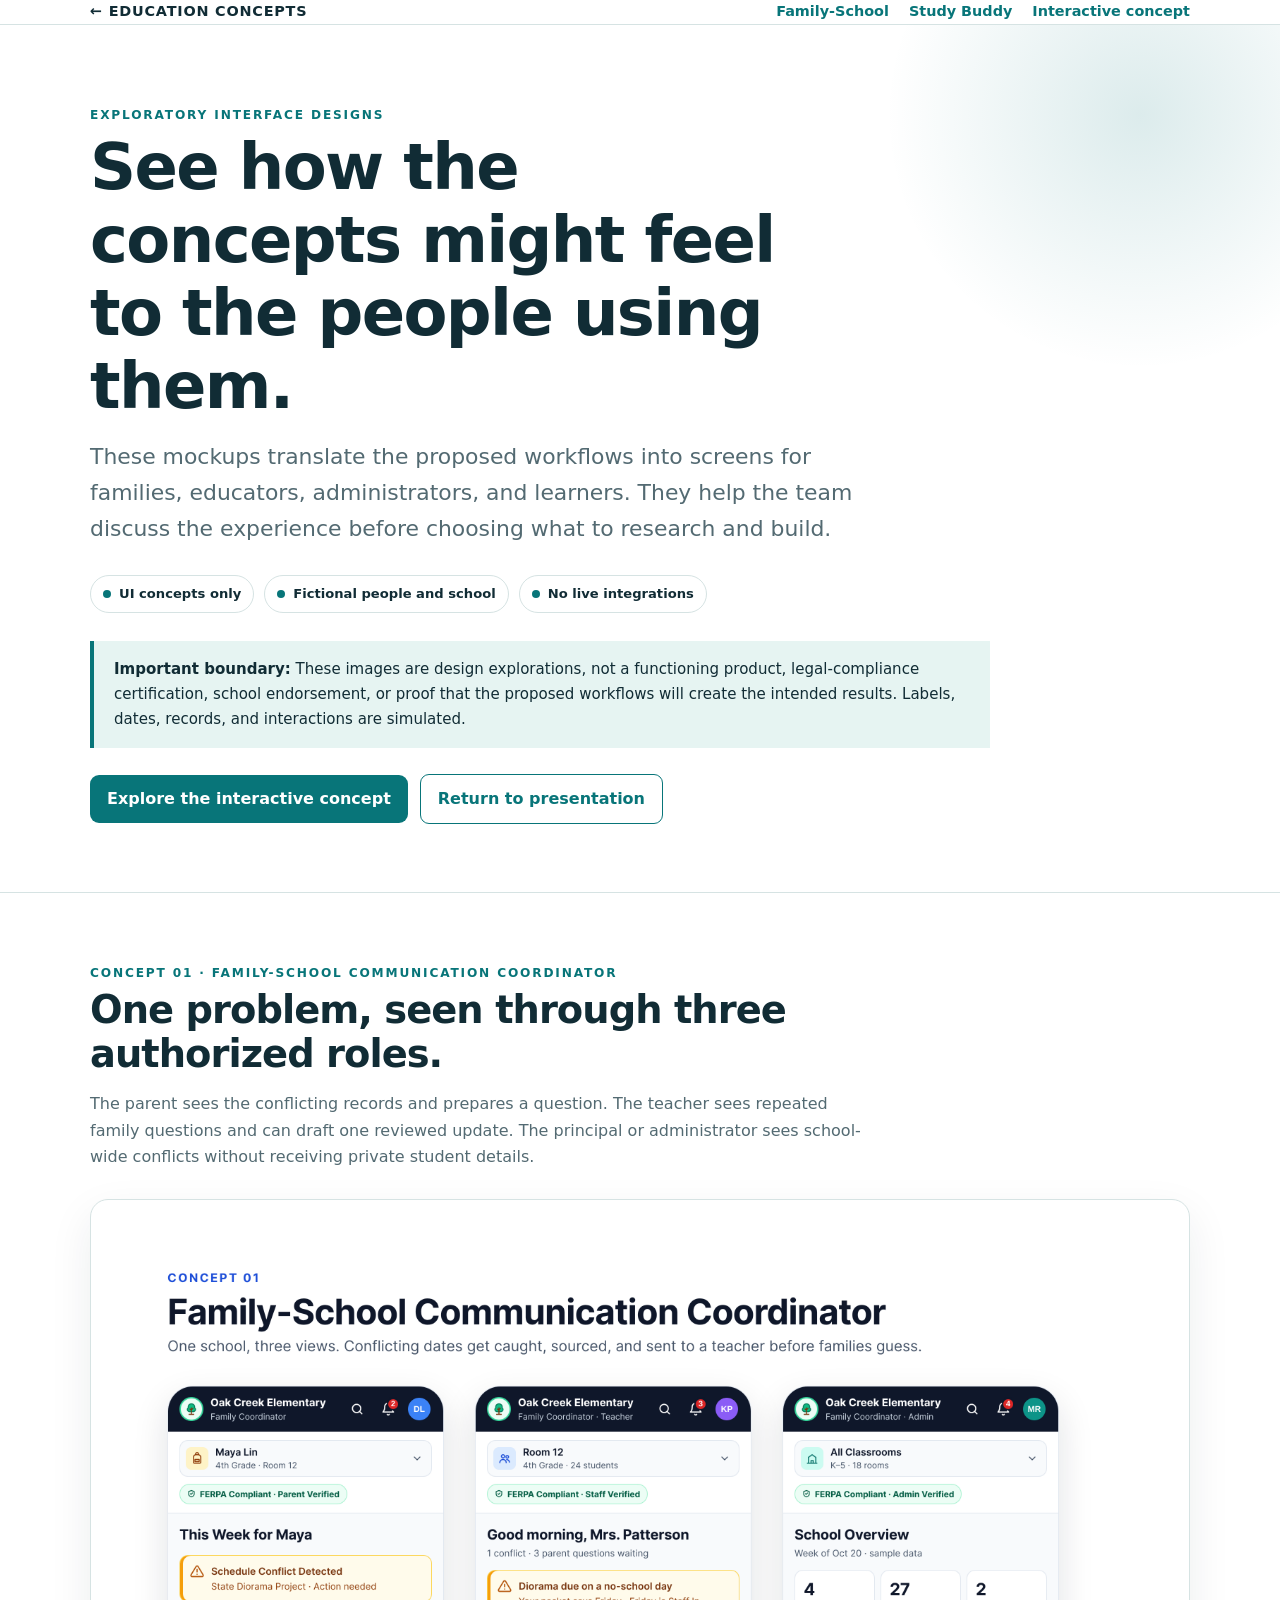
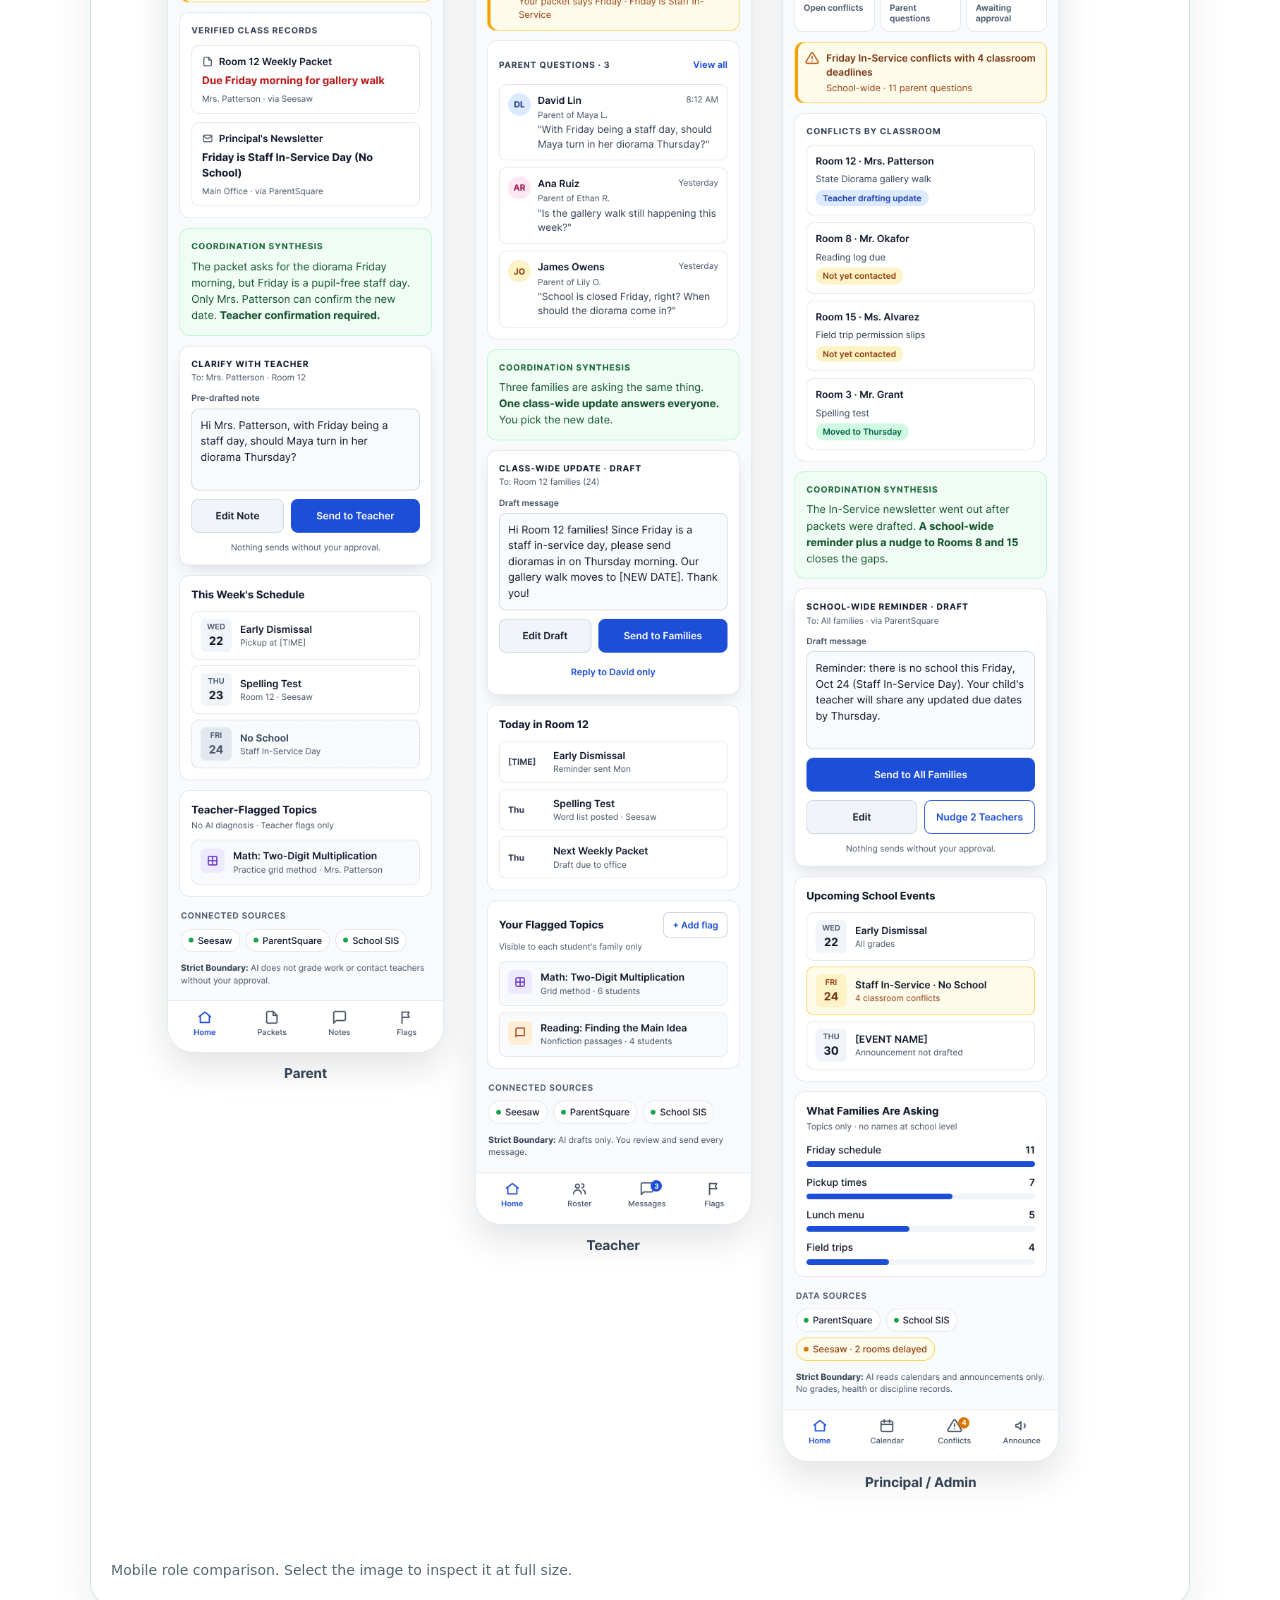
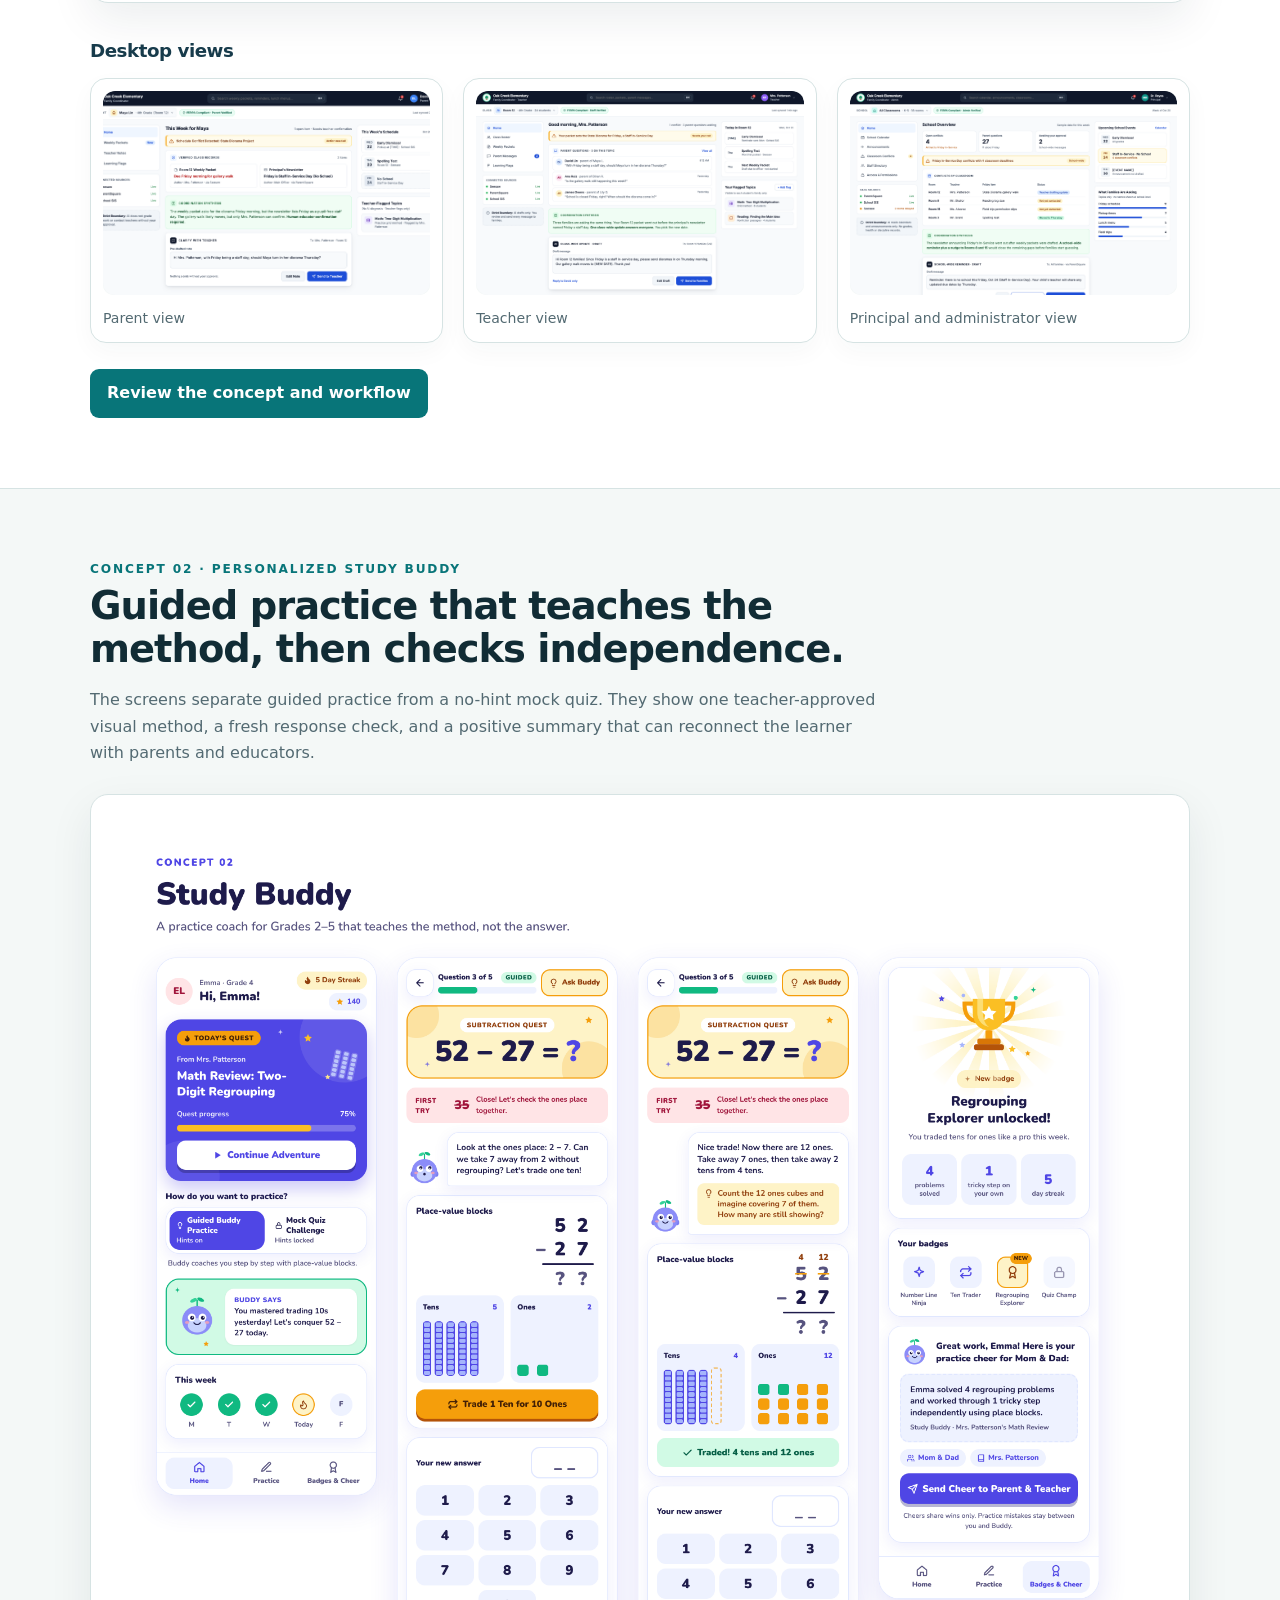
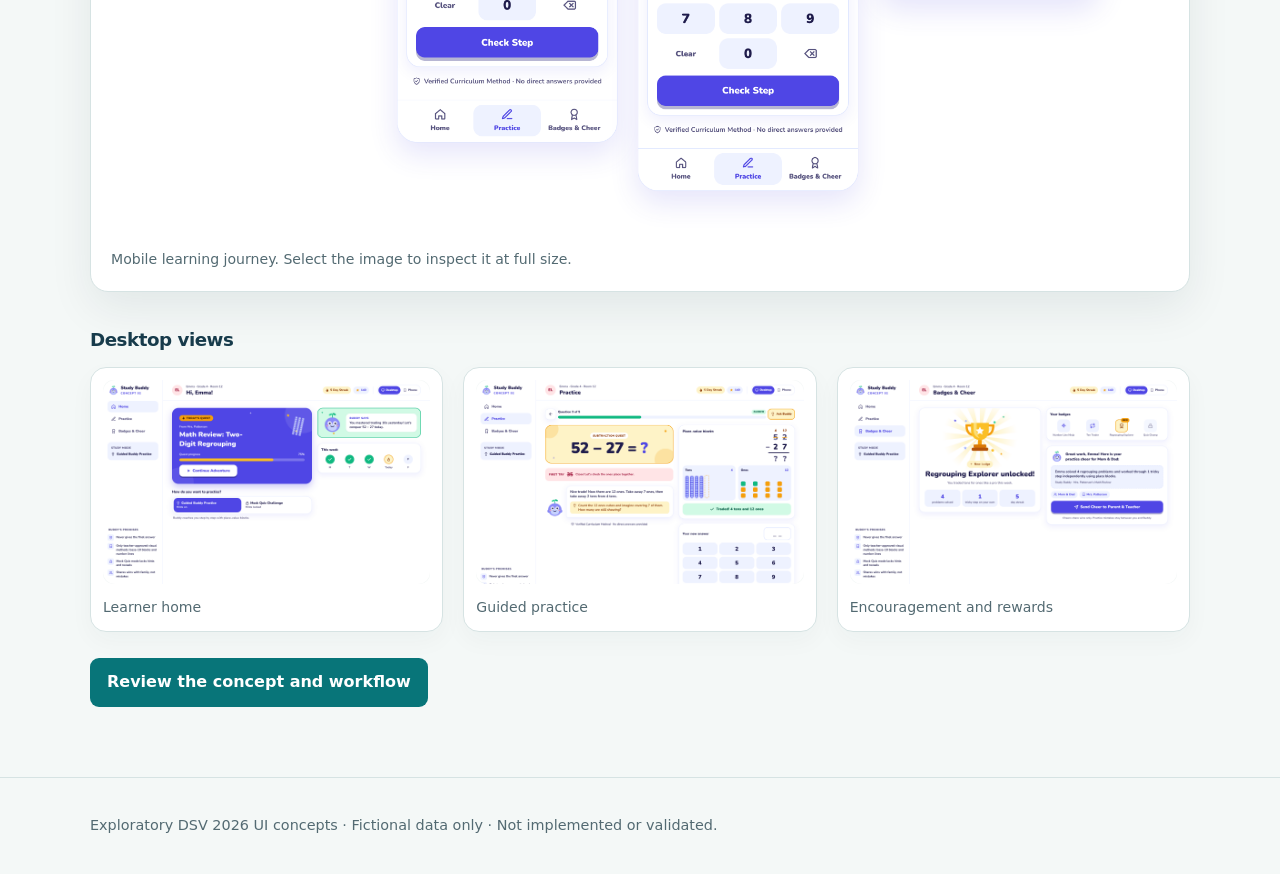
==== docs/ui-designs/index.html @ aa736a80 "Add UI concept gallery and interactive mockups" ====
<!doctype html>
<html lang="en">
<head>
  <meta charset="utf-8">
  <meta name="viewport" content="width=device-width,initial-scale=1">
  <meta name="description" content="Exploratory UI designs for two DSV 2026 education agent concepts.">
  <title>UI Concept Gallery · DSV 2026</title>
  <link rel="stylesheet" href="../assets/style.css">
</head>
<body>
  <header class="site">
    <nav class="wrap" aria-label="Primary navigation">
      <a class="brand" href="../index.html">← Education concepts</a>
      <div class="nav-links"><a href="#family-school">Family-School</a><a href="#study-buddy">Study Buddy</a><a href="prototype.html">Interactive concept</a></div>
    </nav>
  </header>

  <main>
    <section class="hero">
      <div class="wrap">
        <div class="eyebrow">Exploratory interface designs</div>
        <h1>See how the concepts might feel to the people using them.</h1>
        <p class="lead">These mockups translate the proposed workflows into screens for families, educators, administrators, and learners. They help the team discuss the experience before choosing what to research and build.</p>
        <div class="status-row"><span class="status">UI concepts only</span><span class="status">Fictional people and school</span><span class="status">No live integrations</span></div>
        <div class="strip"><strong>Important boundary:</strong> These images are design explorations, not a functioning product, legal-compliance certification, school endorsement, or proof that the proposed workflows will create the intended results. Labels, dates, records, and interactions are simulated.</div>
        <div class="actions"><a class="button" href="prototype.html">Explore the interactive concept</a><a class="button secondary" href="../index.html">Return to presentation</a></div>
      </div>
    </section>

    <section class="section alt" id="family-school">
      <div class="wrap">
        <div class="section-heading">
          <div class="eyebrow">Concept 01 · Family-School Communication Coordinator</div>
          <h2>One problem, seen through three authorized roles.</h2>
          <p class="muted">The parent sees the conflicting records and prepares a question. The teacher sees repeated family questions and can draft one reviewed update. The principal or administrator sees school-wide conflicts without receiving private student details.</p>
        </div>
        <figure class="ui-showcase">
          <a href="assets/family-school/mobile-showcase.png" target="_blank" rel="noopener"><img src="assets/family-school/mobile-showcase.png" alt="Mobile UI concepts for a parent, teacher, and principal using the Family-School Communication Coordinator" loading="lazy"></a>
          <figcaption>Mobile role comparison. Select the image to inspect it at full size.</figcaption>
        </figure>
        <h3 class="subheading">Desktop views</h3>
        <div class="ui-gallery three">
          <figure class="ui-tile"><a href="assets/family-school/parent-dashboard.png" target="_blank" rel="noopener"><img src="assets/family-school/parent-dashboard.png" alt="Parent dashboard showing a schedule conflict and a teacher clarification draft" loading="lazy"></a><figcaption>Parent view</figcaption></figure>
          <figure class="ui-tile"><a href="assets/family-school/teacher-dashboard.png" target="_blank" rel="noopener"><img src="assets/family-school/teacher-dashboard.png" alt="Teacher dashboard grouping family questions about a schedule conflict" loading="lazy"></a><figcaption>Teacher view</figcaption></figure>
          <figure class="ui-tile"><a href="assets/family-school/principal-admin-dashboard.png" target="_blank" rel="noopener"><img src="assets/family-school/principal-admin-dashboard.png" alt="Principal and administrator dashboard summarizing school-wide communication conflicts" loading="lazy"></a><figcaption>Principal and administrator view</figcaption></figure>
        </div>
        <div class="actions"><a class="button" href="../concepts/family-school.html">Review the concept and workflow</a></div>
      </div>
    </section>

    <section class="section" id="study-buddy">
      <div class="wrap">
        <div class="section-heading">
          <div class="eyebrow">Concept 02 · Personalized Study Buddy</div>
          <h2>Guided practice that teaches the method, then checks independence.</h2>
          <p class="muted">The screens separate guided practice from a no-hint mock quiz. They show one teacher-approved visual method, a fresh response check, and a positive summary that can reconnect the learner with parents and educators.</p>
        </div>
        <figure class="ui-showcase">
          <a href="assets/study-buddy/phone-showcase.png" target="_blank" rel="noopener"><img src="assets/study-buddy/phone-showcase.png" alt="Study Buddy mobile UI concepts for home, guided subtraction practice, and learner rewards" loading="lazy"></a>
          <figcaption>Mobile learning journey. Select the image to inspect it at full size.</figcaption>
        </figure>
        <h3 class="subheading">Desktop views</h3>
        <div class="ui-gallery three">
          <figure class="ui-tile"><a href="assets/study-buddy/desktop-home.png" target="_blank" rel="noopener"><img src="assets/study-buddy/desktop-home.png" alt="Study Buddy learner home screen" loading="lazy"></a><figcaption>Learner home</figcaption></figure>
          <figure class="ui-tile"><a href="assets/study-buddy/desktop-practice.png" target="_blank" rel="noopener"><img src="assets/study-buddy/desktop-practice.png" alt="Study Buddy guided subtraction practice after regrouping tens and ones" loading="lazy"></a><figcaption>Guided practice</figcaption></figure>
          <figure class="ui-tile"><a href="assets/study-buddy/desktop-rewards.png" target="_blank" rel="noopener"><img src="assets/study-buddy/desktop-rewards.png" alt="Study Buddy rewards and family encouragement screen" loading="lazy"></a><figcaption>Encouragement and rewards</figcaption></figure>
        </div>
        <div class="actions"><a class="button" href="../concepts/study-buddy.html">Review the concept and workflow</a></div>
      </div>
    </section>
  </main>

  <footer><div class="wrap">Exploratory DSV 2026 UI concepts · Fictional data only · Not implemented or validated.</div></footer>
</body>
</html>
---- docs/assets/style.css ----
:root {
  color-scheme: light;
  --ink: #112c35;
  --muted: #536a72;
  --line: #d6e3e3;
  --paper: #f4f8f7;
  --white: #ffffff;
  --teal: #087579;
  --teal-dark: #075a5e;
  --pale: #e6f4f2;
  --navy: #173b4b;
  --amber: #9a6518;
  --amber-pale: #fff6e6;
  --violet: #6652a3;
  --shadow: 0 16px 44px rgba(17, 44, 53, .08);
}

* { box-sizing: border-box; }
html { scroll-behavior: smooth; }
body {
  margin: 0;
  background: var(--paper);
  color: var(--ink);
  font: 16px/1.65 system-ui, -apple-system, BlinkMacSystemFont, "Segoe UI", sans-serif;
}
a { color: var(--teal); }
a:focus-visible { outline: 3px solid var(--teal); outline-offset: 4px; }
h1, h2, h3 { line-height: 1.14; letter-spacing: -.025em; }
h1 { font-size: clamp(2.55rem, 5vw, 4.8rem); margin: .4rem 0 1rem; max-width: 17ch; }
h2 { font-size: clamp(1.75rem, 3vw, 2.7rem); margin: .3rem 0 1rem; }
h3 { font-size: 1.14rem; margin: 0 0 .55rem; }
p { margin: .6rem 0 1.1rem; }
code { font-size: .9em; color: var(--navy); }

.wrap { max-width: 1160px; margin: auto; padding: 0 30px; }
.narrow { max-width: 810px; }
header.site { position: sticky; top: 0; z-index: 10; background: rgba(255,255,255,.94); border-bottom: 1px solid var(--line); backdrop-filter: blur(12px); }
nav { display: flex; align-items: center; justify-content: space-between; gap: 18px; padding: 16px 0; font-size: .9rem; }
nav a { text-decoration: none; font-weight: 750; }
.brand { color: var(--ink); letter-spacing: .055em; text-transform: uppercase; }
.nav-links { display: flex; align-items: center; gap: 20px; }

.hero { position: relative; overflow: hidden; padding: 80px 0 68px; background: var(--white); }
.hero:after { content: ""; position: absolute; right: -120px; top: -170px; width: 520px; height: 520px; border-radius: 50%; background: radial-gradient(circle, rgba(8,117,121,.14), rgba(8,117,121,0) 69%); pointer-events: none; }
.lead { max-width: 800px; font-size: clamp(1.13rem, 1.8vw, 1.37rem); color: var(--muted); }
.eyebrow { text-transform: uppercase; letter-spacing: .15em; color: var(--teal); font-size: .76rem; font-weight: 850; }
.strip { padding: 16px 20px; margin-top: 28px; border-left: 4px solid var(--teal); background: var(--pale); font-size: .94rem; max-width: 900px; }
.status-row { display: flex; flex-wrap: wrap; gap: 10px; margin-top: 28px; }
.status { display: inline-flex; align-items: center; gap: 8px; padding: 7px 12px; border: 1px solid var(--line); border-radius: 999px; background: var(--white); font-size: .82rem; font-weight: 720; }
.status:before { content: ""; width: 8px; height: 8px; border-radius: 50%; background: var(--teal); }

.section { padding: 70px 0; border-top: 1px solid var(--line); }
.section.alt { background: var(--white); }
.section.dark { color: #f5fbfb; background: var(--navy); }
.section.dark .muted { color: #c3d4d8; }
.section.dark .eyebrow { color: #75d5d1; }
.section-heading { max-width: 790px; margin-bottom: 28px; }
.subheading { margin: 38px 0 16px; color: var(--navy); }
.muted { color: var(--muted); }
.grid { display: grid; grid-template-columns: repeat(2, minmax(0, 1fr)); gap: 20px; }
.grid.three { grid-template-columns: repeat(3, minmax(0, 1fr)); }
.problem-map { margin-bottom: 6px; }
.perspective-card { display: grid; grid-template-columns: .82fr 1.18fr; gap: 34px; align-items: start; padding: 30px; border: 1px solid #a9d7d2; border-radius: 18px; background: var(--pale); box-shadow: var(--shadow); }
.perspective-card h2 { margin-bottom: 0; }
.perspective-card p:last-child { margin-bottom: 0; }
.card { border: 1px solid var(--line); background: var(--white); border-radius: 18px; padding: 27px; box-shadow: 0 9px 24px rgba(22,51,63,.035); }
.card p:last-child { margin-bottom: 0; }
.card .eyebrow { margin: 0 0 16px; }
.card.highlight { border-color: #a9d7d2; background: var(--pale); }
.card.amber { border-color: #ead2a7; background: var(--amber-pale); }
.concept-card { display: flex; flex-direction: column; min-height: 100%; }
.concept-card .actions { margin-top: auto; padding-top: 12px; }
.concept-number { color: var(--teal); font-size: 3rem; line-height: 1; font-weight: 800; opacity: .28; }
.concept-problem { margin: 8px 0 10px; padding: 18px 19px; border-left: 4px solid var(--amber); background: var(--amber-pale); border-radius: 0 12px 12px 0; }
.concept-problem .eyebrow { margin-bottom: 7px; color: var(--amber); }
.concept-problem p { margin: 0; }
.compact-list { margin: 14px 0 20px; padding-left: 20px; }
.compact-list li { margin: 7px 0; }

.button { display: inline-flex; align-items: center; justify-content: center; padding: 11px 17px; border-radius: 9px; background: var(--teal); color: #fff; text-decoration: none; font-weight: 750; min-height: 44px; }
.button:hover { background: var(--teal-dark); }
.button.secondary { background: var(--white); color: var(--teal); border: 1px solid var(--teal); }
.actions { display: flex; flex-wrap: wrap; align-items: center; gap: 12px; margin-top: 26px; }
.tag { display: inline-block; padding: 5px 11px; border-radius: 999px; background: var(--pale); color: var(--teal); font-size: .8rem; font-weight: 750; }

.steps { counter-reset: step; display: grid; gap: 12px; padding: 0; list-style: none; }
.steps li { counter-increment: step; background: var(--white); border: 1px solid var(--line); border-radius: 13px; padding: 18px 20px; }
.steps li:before { content: counter(step, decimal-leading-zero); display: inline-block; margin-right: 14px; color: var(--teal); font-weight: 850; }
.flowline { display: grid; grid-template-columns: repeat(5, 1fr); gap: 10px; align-items: stretch; }
.flowline div { position: relative; padding: 15px 13px; border: 1px solid var(--line); border-radius: 12px; background: var(--white); font-size: .9rem; font-weight: 700; }
.flowline div:not(:last-child):after { content: "→"; position: absolute; right: -15px; top: 50%; transform: translateY(-50%); z-index: 2; color: var(--teal); }

.diagram { border: 1px solid var(--line); background: var(--white); border-radius: 18px; overflow: hidden; box-shadow: var(--shadow); }
.diagram iframe { display: block; width: 100%; height: 720px; border: 0; }
.diagram-bar { display: flex; justify-content: space-between; gap: 14px; align-items: center; border-top: 1px solid var(--line); padding: 16px 20px; font-size: .92rem; }
.flow-explainer { margin-top: 34px; padding: 30px; border: 1px solid var(--line); border-radius: 18px; background: var(--pale); }
.flow-explainer .section-heading { margin-bottom: 20px; }
.flow-explainer .steps li { box-shadow: 0 6px 18px rgba(22,51,63,.03); }

.ui-showcase, .ui-tile { margin: 0; }
.ui-showcase { padding: 20px; border: 1px solid var(--line); border-radius: 18px; background: var(--white); box-shadow: var(--shadow); }
.ui-showcase img, .ui-tile img { display: block; width: 100%; height: auto; border-radius: 12px; }
.ui-showcase figcaption, .ui-tile figcaption { padding-top: 12px; color: var(--muted); font-size: .88rem; }
.ui-gallery { display: grid; gap: 20px; }
.ui-gallery.three { grid-template-columns: repeat(3, minmax(0, 1fr)); }
.ui-tile { padding: 12px; border: 1px solid var(--line); border-radius: 16px; background: var(--white); box-shadow: 0 9px 24px rgba(22,51,63,.035); }
.ui-tile a { display: block; overflow: hidden; border-radius: 10px; background: var(--paper); }
.ui-tile img { aspect-ratio: 16 / 10; object-fit: cover; object-position: top; transition: transform .2s ease; }
.ui-tile a:hover img { transform: scale(1.015); }

.criteria-wrap { overflow-x: auto; border: 1px solid var(--line); border-radius: 16px; background: var(--white); }
.criteria { width: 100%; border-collapse: collapse; min-width: 760px; }
.criteria th, .criteria td { padding: 17px 18px; text-align: left; vertical-align: top; border-bottom: 1px solid var(--line); }
.criteria th { background: var(--pale); color: var(--navy); font-size: .82rem; letter-spacing: .04em; text-transform: uppercase; }
.criteria tr:last-child td { border-bottom: 0; }
.criteria td:first-child { width: 22%; font-weight: 800; color: var(--navy); }
.criteria td:nth-child(2) { width: 42%; }
.criteria .proof { color: var(--muted); font-size: .92rem; }

.decision-box { padding: 30px; border-radius: 18px; background: var(--white); color: var(--ink); }
.decision-box h2 { max-width: 21ch; }
.questions { display: grid; grid-template-columns: repeat(2, minmax(0,1fr)); gap: 12px; margin-top: 22px; }
.question { padding: 16px 18px; border-radius: 12px; background: var(--paper); border: 1px solid var(--line); font-weight: 700; }
footer { padding: 36px 0; color: var(--muted); font-size: .9rem; border-top: 1px solid var(--line); }

@media (max-width: 820px) {
  .wrap { padding: 0 20px; }
  .hero { padding: 56px 0; }
  .section { padding: 50px 0; }
  .grid, .grid.three, .questions, .perspective-card, .ui-gallery.three { grid-template-columns: 1fr; }
  .flowline { grid-template-columns: 1fr; }
  .flowline div:not(:last-child):after { content: "↓"; right: auto; left: 22px; top: auto; bottom: -20px; }
  .diagram iframe { height: 610px; }
  .diagram-bar { align-items: flex-start; flex-direction: column; }
  .flow-explainer { padding: 22px; }
  .nav-links { display: none; }
}
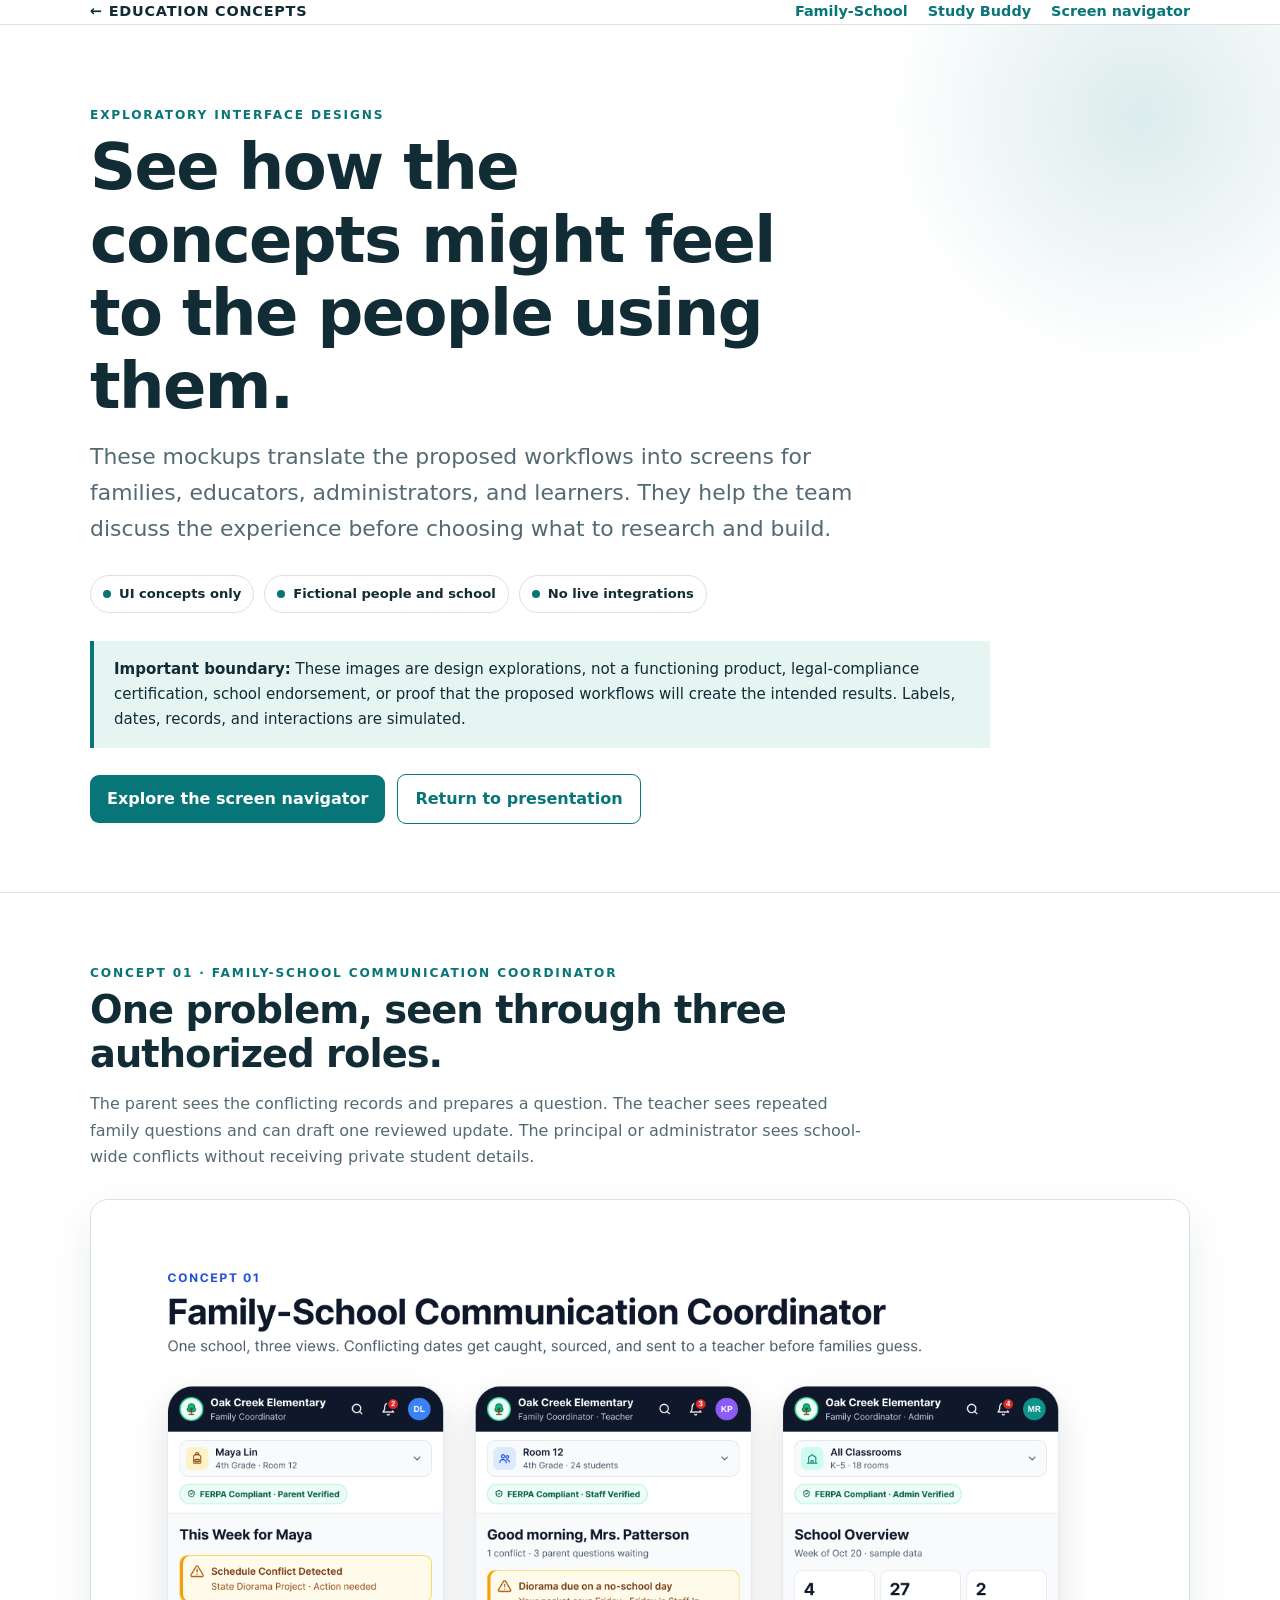
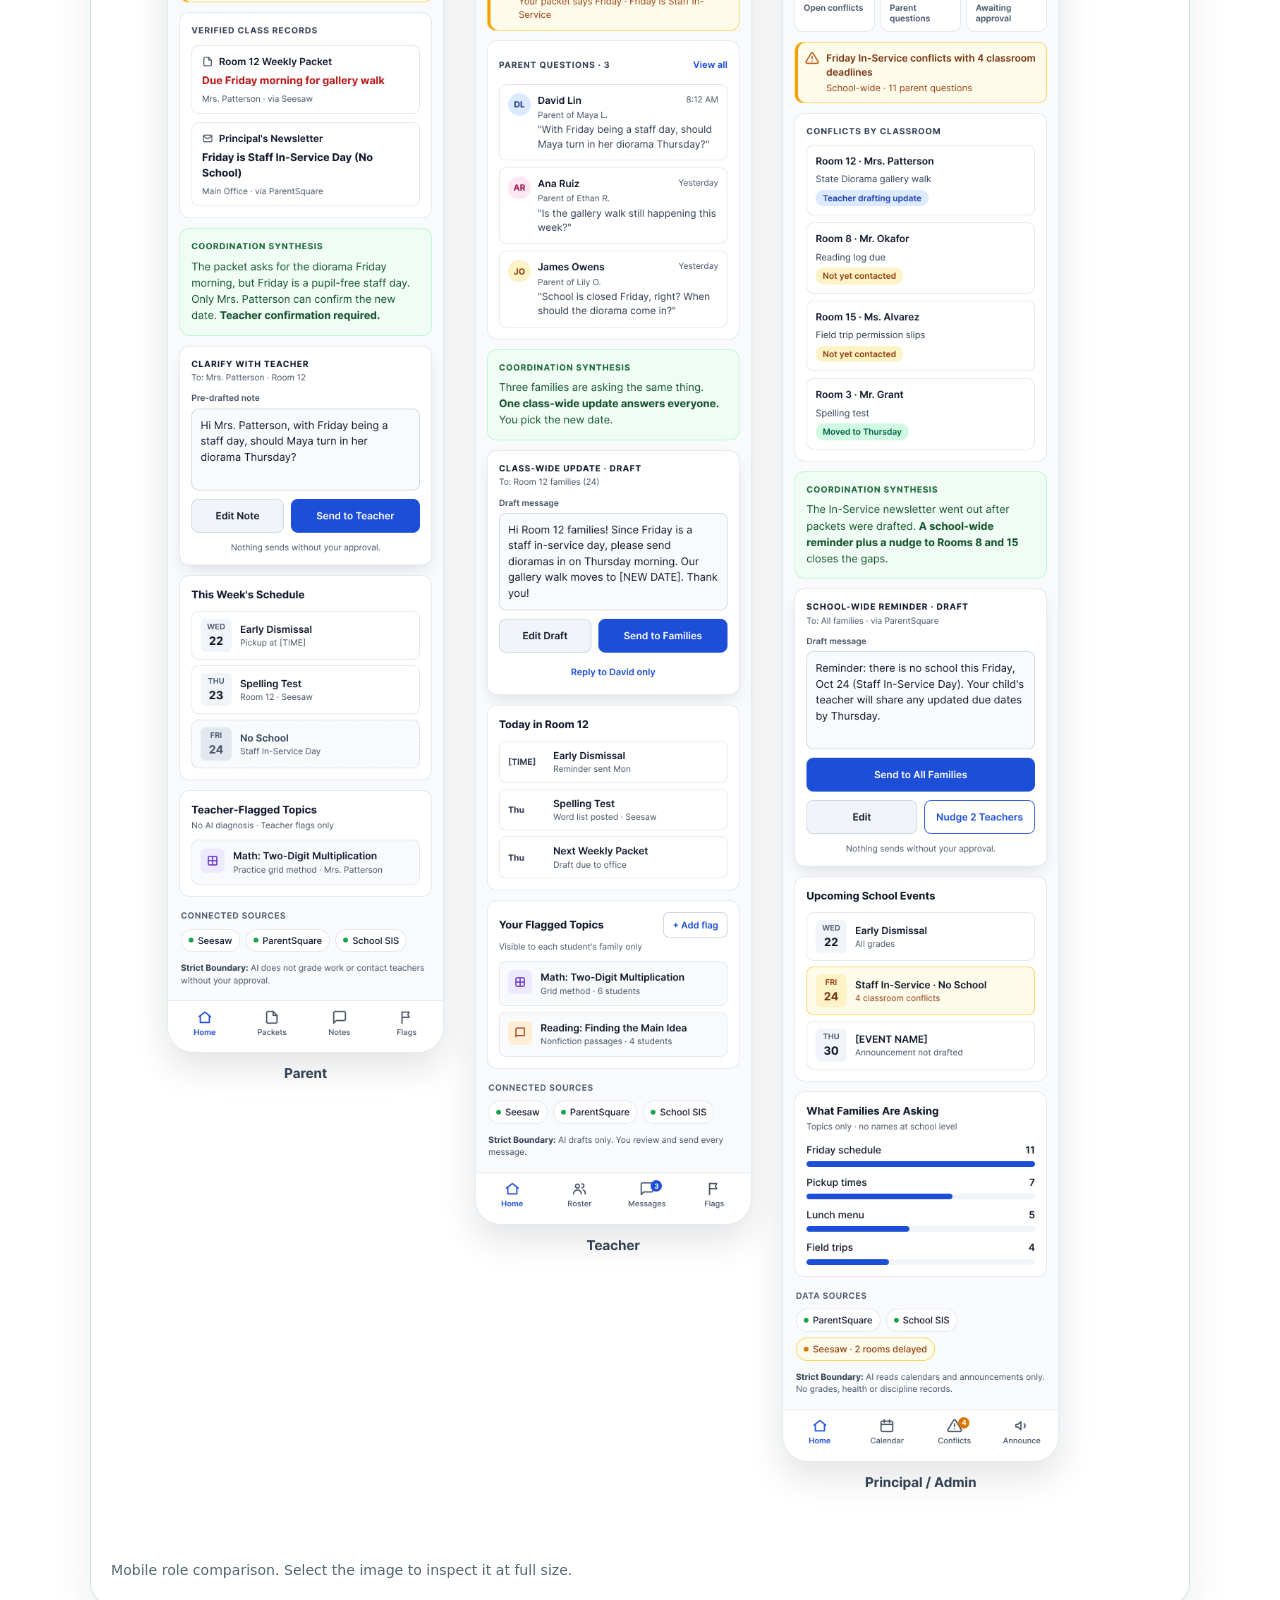
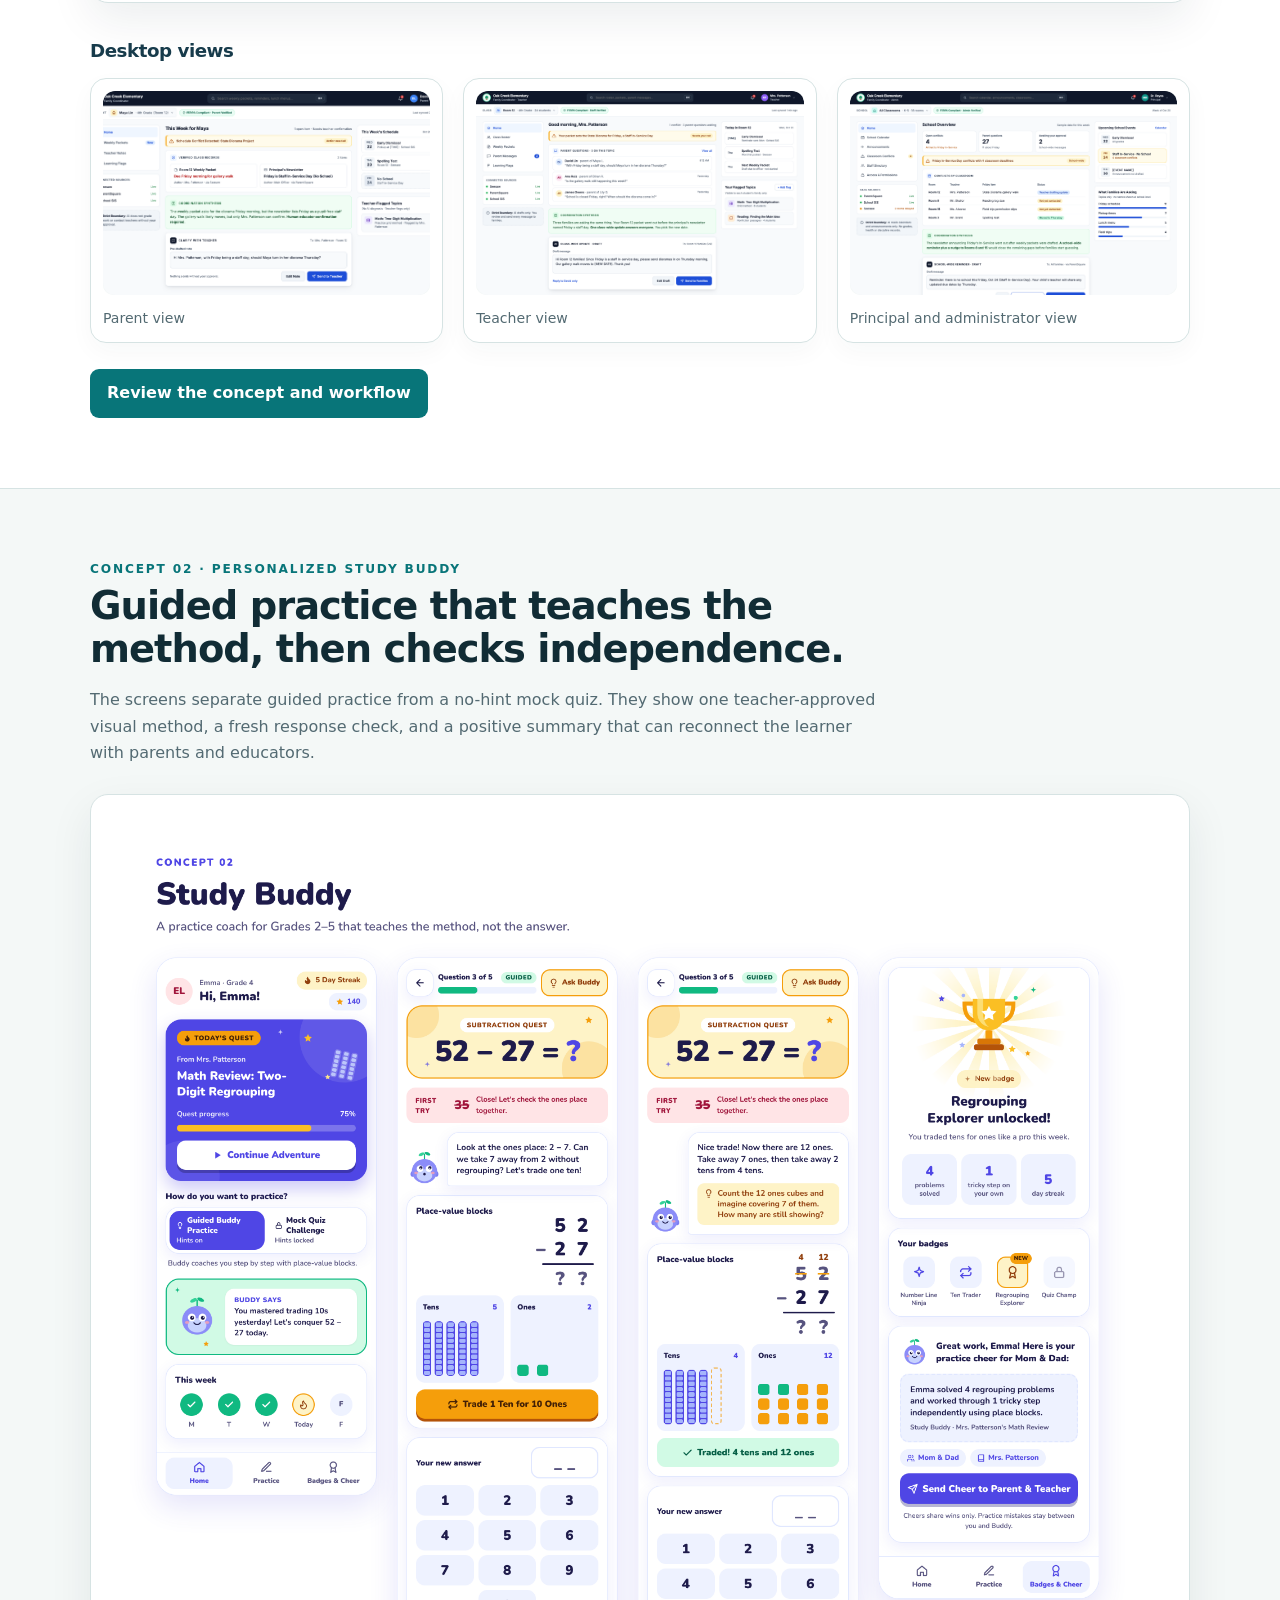
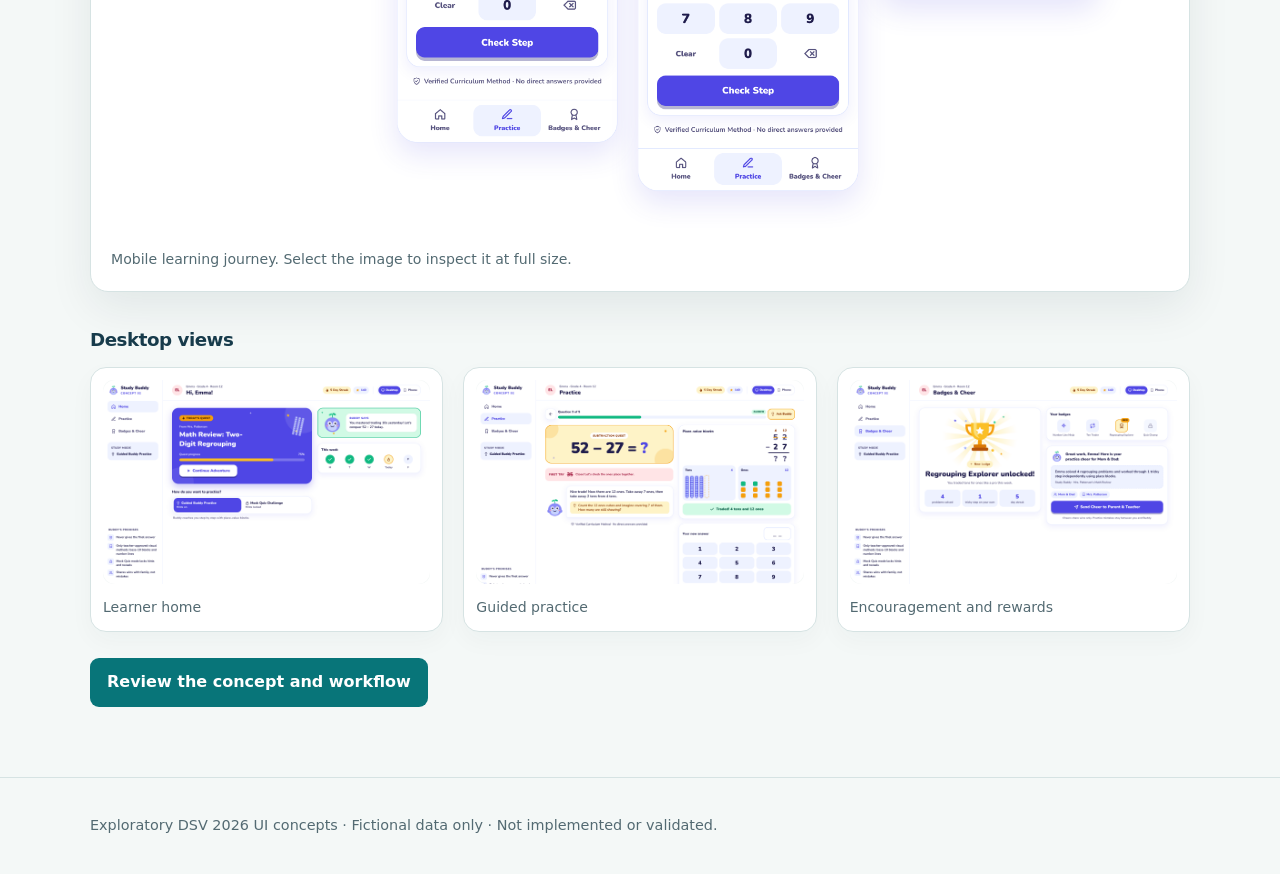
==== commit 9a23e78e: "Match UI navigator to approved concept designs" ====
--- a/docs/ui-designs/index.html
+++ b/docs/ui-designs/index.html
@@ -11,7 +11,7 @@
   <header class="site">
     <nav class="wrap" aria-label="Primary navigation">
       <a class="brand" href="../index.html">← Education concepts</a>
-      <div class="nav-links"><a href="#family-school">Family-School</a><a href="#study-buddy">Study Buddy</a><a href="prototype.html">Interactive concept</a></div>
+      <div class="nav-links"><a href="#family-school">Family-School</a><a href="#study-buddy">Study Buddy</a><a href="prototype.html">Screen navigator</a></div>
     </nav>
   </header>
 
@@ -23,7 +23,7 @@
         <p class="lead">These mockups translate the proposed workflows into screens for families, educators, administrators, and learners. They help the team discuss the experience before choosing what to research and build.</p>
         <div class="status-row"><span class="status">UI concepts only</span><span class="status">Fictional people and school</span><span class="status">No live integrations</span></div>
         <div class="strip"><strong>Important boundary:</strong> These images are design explorations, not a functioning product, legal-compliance certification, school endorsement, or proof that the proposed workflows will create the intended results. Labels, dates, records, and interactions are simulated.</div>
-        <div class="actions"><a class="button" href="prototype.html">Explore the interactive concept</a><a class="button secondary" href="../index.html">Return to presentation</a></div>
+        <div class="actions"><a class="button" href="prototype.html">Explore the screen navigator</a><a class="button secondary" href="../index.html">Return to presentation</a></div>
       </div>
     </section>
 
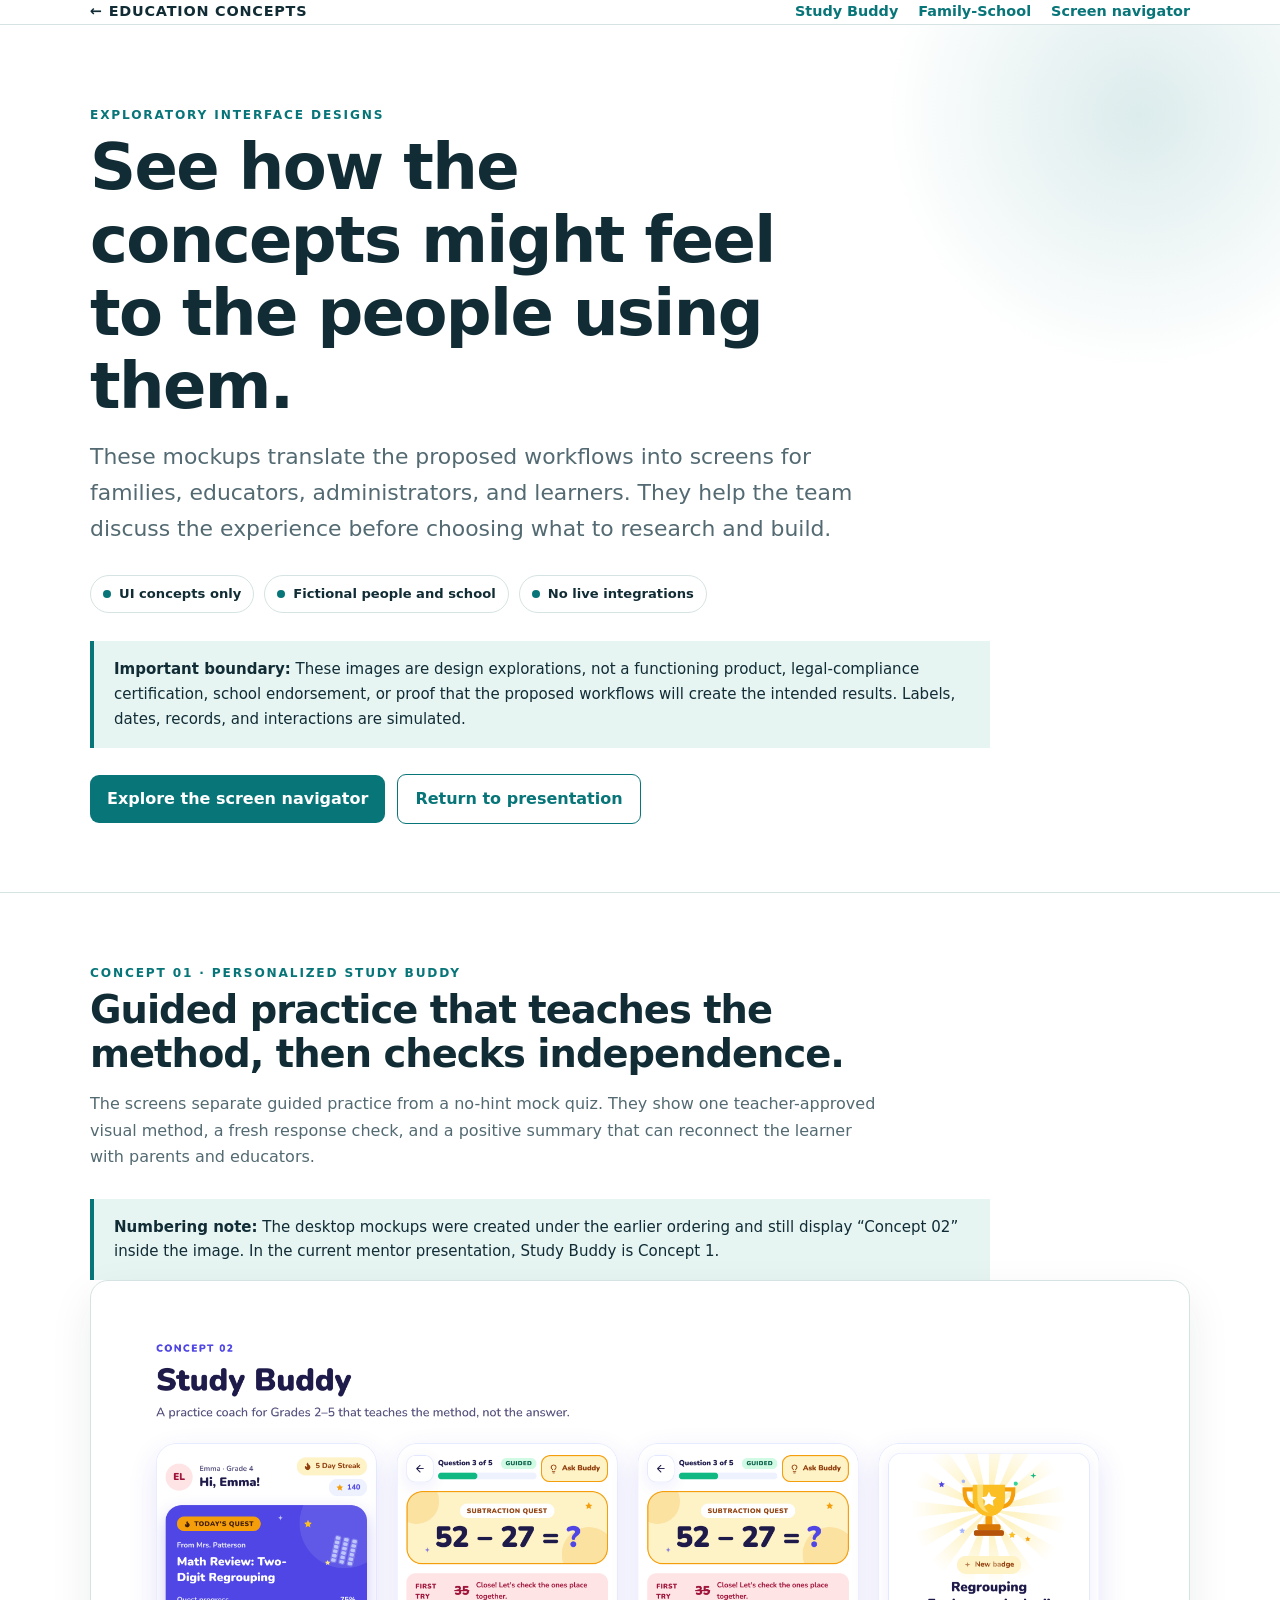
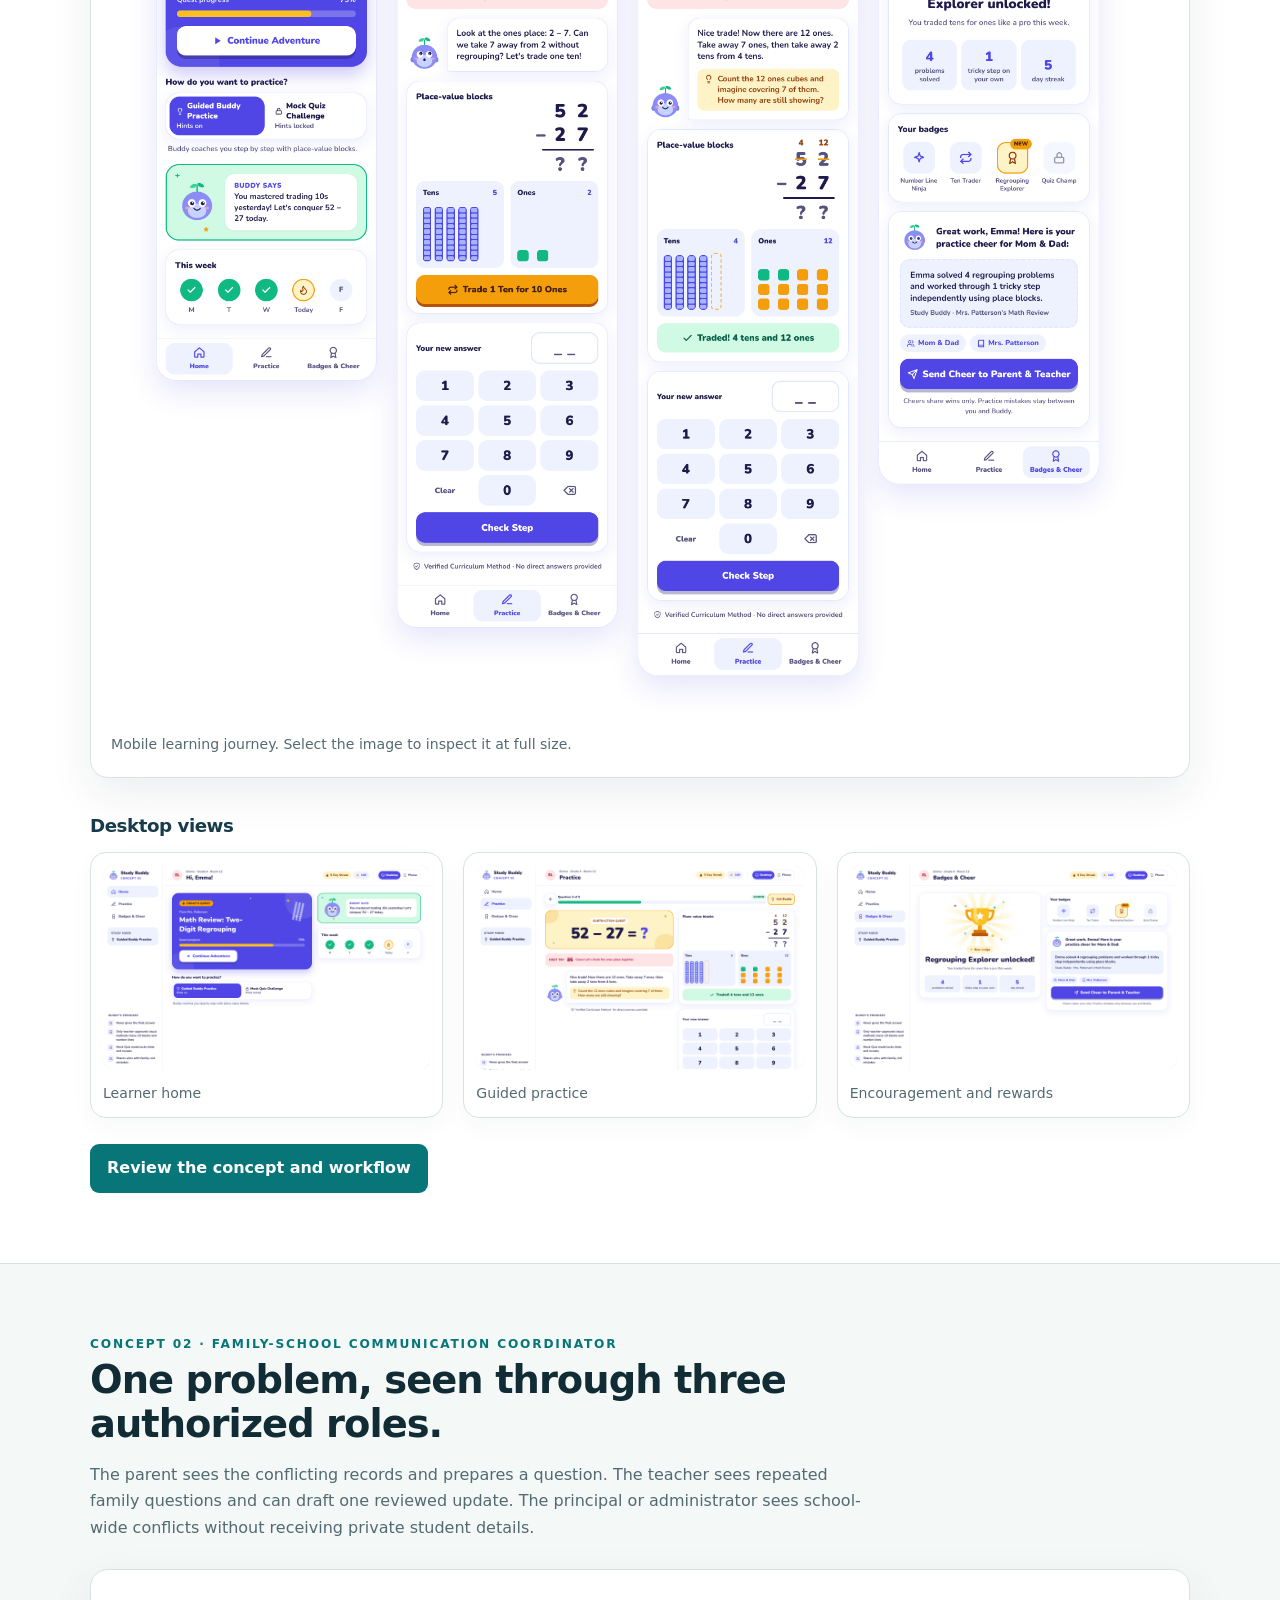
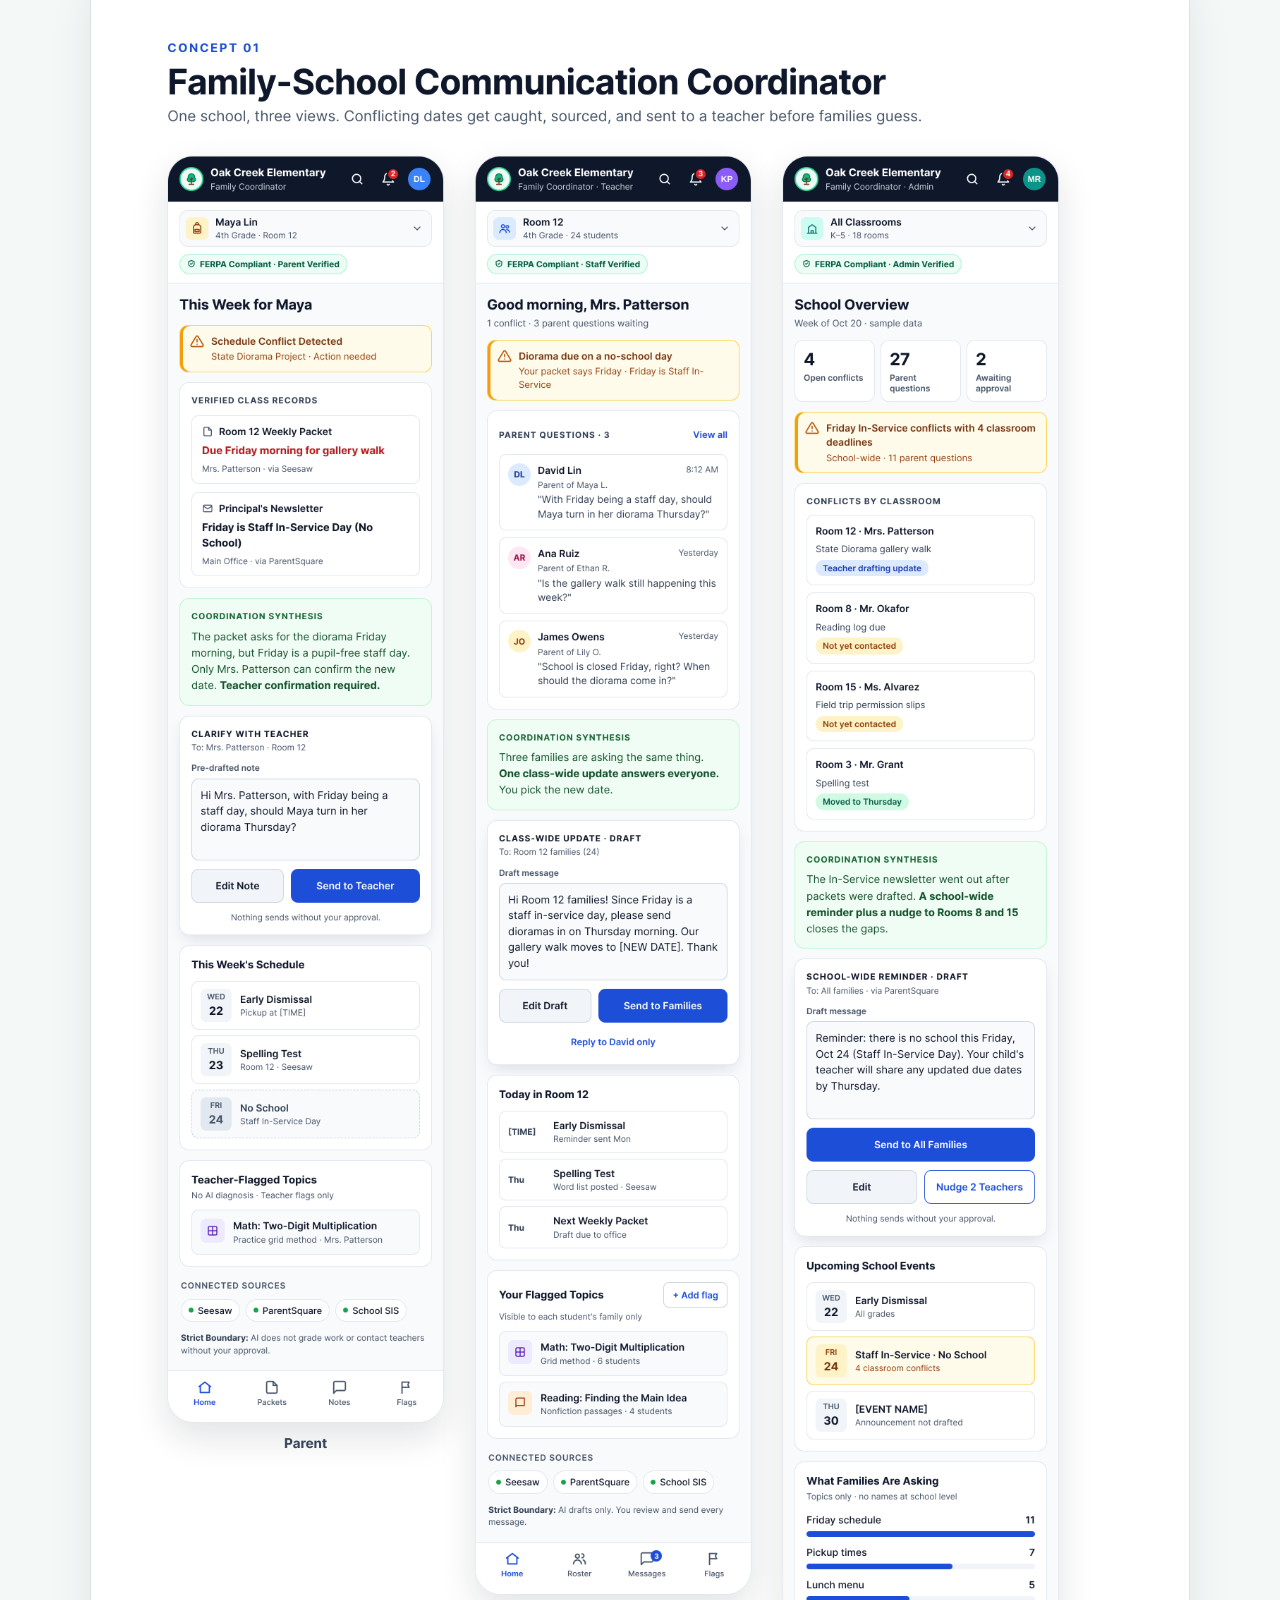
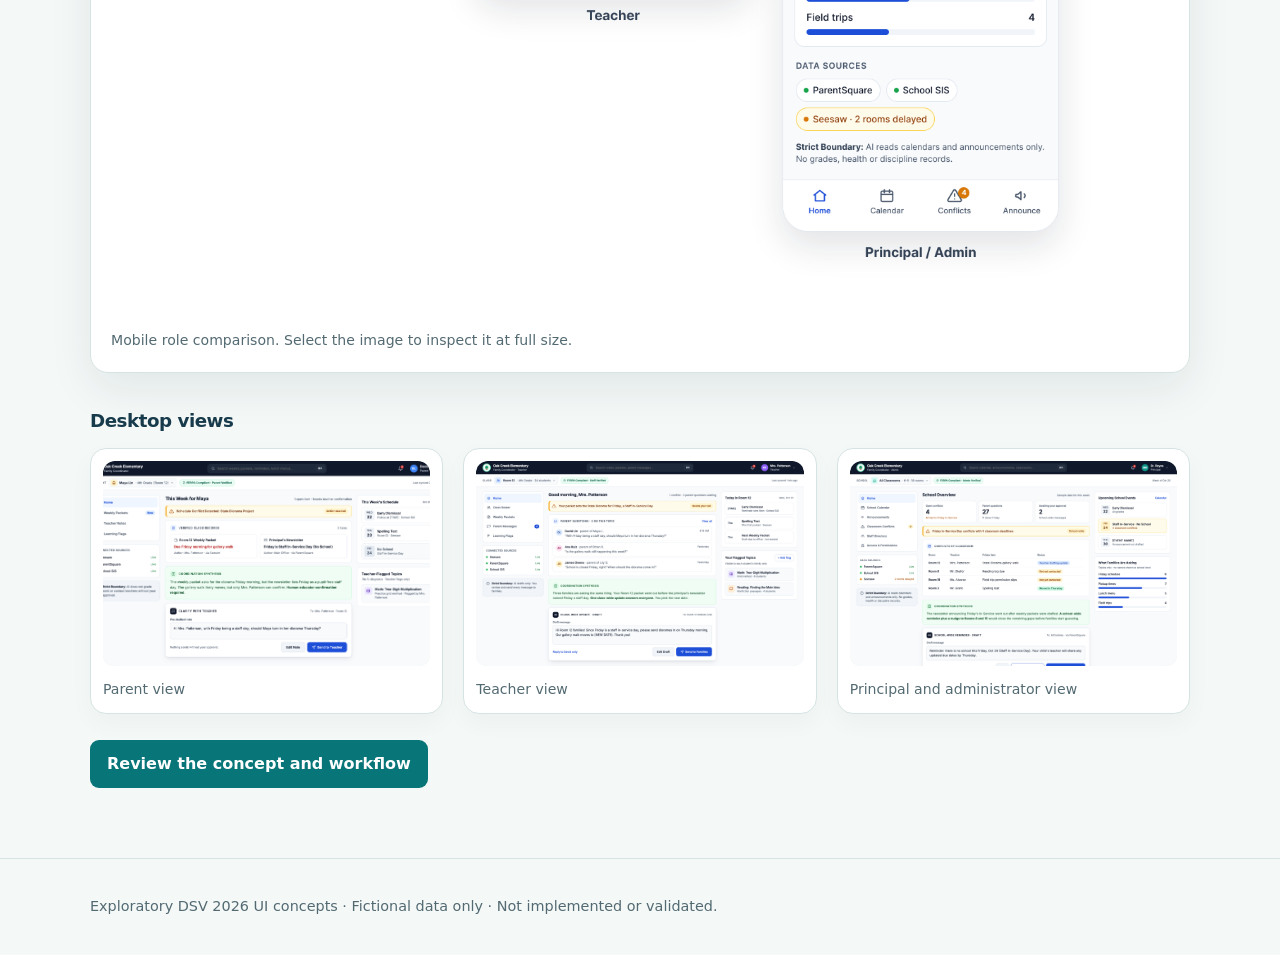
==== commit 3d072956: "Align concept order with mentor review" ====
--- a/docs/ui-designs/index.html
+++ b/docs/ui-designs/index.html
@@ -5,13 +5,13 @@
   <meta name="viewport" content="width=device-width,initial-scale=1">
   <meta name="description" content="Exploratory UI designs for two DSV 2026 education agent concepts.">
   <title>UI Concept Gallery · DSV 2026</title>
-  <link rel="stylesheet" href="../assets/style.css">
+  <link rel="stylesheet" href="../assets/style.css?v=20261023">
 </head>
 <body>
   <header class="site">
     <nav class="wrap" aria-label="Primary navigation">
       <a class="brand" href="../index.html">← Education concepts</a>
-      <div class="nav-links"><a href="#family-school">Family-School</a><a href="#study-buddy">Study Buddy</a><a href="prototype.html">Screen navigator</a></div>
+      <div class="nav-links"><a href="#study-buddy">Study Buddy</a><a href="#family-school">Family-School</a><a href="prototype.html">Screen navigator</a></div>
     </nav>
   </header>
 
@@ -27,10 +27,32 @@
       </div>
     </section>
 
-    <section class="section alt" id="family-school">
+    <section class="section alt" id="study-buddy">
       <div class="wrap">
         <div class="section-heading">
-          <div class="eyebrow">Concept 01 · Family-School Communication Coordinator</div>
+          <div class="eyebrow">Concept 01 · Personalized Study Buddy</div>
+          <h2>Guided practice that teaches the method, then checks independence.</h2>
+          <p class="muted">The screens separate guided practice from a no-hint mock quiz. They show one teacher-approved visual method, a fresh response check, and a positive summary that can reconnect the learner with parents and educators.</p>
+        </div>
+        <div class="strip"><strong>Numbering note:</strong> The desktop mockups were created under the earlier ordering and still display “Concept 02” inside the image. In the current mentor presentation, Study Buddy is Concept 1.</div>
+        <figure class="ui-showcase">
+          <a href="assets/study-buddy/phone-showcase.png" target="_blank" rel="noopener"><img src="assets/study-buddy/phone-showcase.png" alt="Study Buddy mobile UI concepts for home, guided subtraction practice, and learner rewards" loading="lazy"></a>
+          <figcaption>Mobile learning journey. Select the image to inspect it at full size.</figcaption>
+        </figure>
+        <h3 class="subheading">Desktop views</h3>
+        <div class="ui-gallery three">
+          <figure class="ui-tile"><a href="assets/study-buddy/desktop-home.png" target="_blank" rel="noopener"><img src="assets/study-buddy/desktop-home.png" alt="Study Buddy learner home screen" loading="lazy"></a><figcaption>Learner home</figcaption></figure>
+          <figure class="ui-tile"><a href="assets/study-buddy/desktop-practice.png" target="_blank" rel="noopener"><img src="assets/study-buddy/desktop-practice.png" alt="Study Buddy guided subtraction practice after regrouping tens and ones" loading="lazy"></a><figcaption>Guided practice</figcaption></figure>
+          <figure class="ui-tile"><a href="assets/study-buddy/desktop-rewards.png" target="_blank" rel="noopener"><img src="assets/study-buddy/desktop-rewards.png" alt="Study Buddy rewards and family encouragement screen" loading="lazy"></a><figcaption>Encouragement and rewards</figcaption></figure>
+        </div>
+        <div class="actions"><a class="button" href="../concepts/study-buddy.html">Review the concept and workflow</a></div>
+      </div>
+    </section>
+
+    <section class="section" id="family-school">
+      <div class="wrap">
+        <div class="section-heading">
+          <div class="eyebrow">Concept 02 · Family-School Communication Coordinator</div>
           <h2>One problem, seen through three authorized roles.</h2>
           <p class="muted">The parent sees the conflicting records and prepares a question. The teacher sees repeated family questions and can draft one reviewed update. The principal or administrator sees school-wide conflicts without receiving private student details.</p>
         </div>
@@ -47,27 +69,6 @@
         <div class="actions"><a class="button" href="../concepts/family-school.html">Review the concept and workflow</a></div>
       </div>
     </section>
-
-    <section class="section" id="study-buddy">
-      <div class="wrap">
-        <div class="section-heading">
-          <div class="eyebrow">Concept 02 · Personalized Study Buddy</div>
-          <h2>Guided practice that teaches the method, then checks independence.</h2>
-          <p class="muted">The screens separate guided practice from a no-hint mock quiz. They show one teacher-approved visual method, a fresh response check, and a positive summary that can reconnect the learner with parents and educators.</p>
-        </div>
-        <figure class="ui-showcase">
-          <a href="assets/study-buddy/phone-showcase.png" target="_blank" rel="noopener"><img src="assets/study-buddy/phone-showcase.png" alt="Study Buddy mobile UI concepts for home, guided subtraction practice, and learner rewards" loading="lazy"></a>
-          <figcaption>Mobile learning journey. Select the image to inspect it at full size.</figcaption>
-        </figure>
-        <h3 class="subheading">Desktop views</h3>
-        <div class="ui-gallery three">
-          <figure class="ui-tile"><a href="assets/study-buddy/desktop-home.png" target="_blank" rel="noopener"><img src="assets/study-buddy/desktop-home.png" alt="Study Buddy learner home screen" loading="lazy"></a><figcaption>Learner home</figcaption></figure>
-          <figure class="ui-tile"><a href="assets/study-buddy/desktop-practice.png" target="_blank" rel="noopener"><img src="assets/study-buddy/desktop-practice.png" alt="Study Buddy guided subtraction practice after regrouping tens and ones" loading="lazy"></a><figcaption>Guided practice</figcaption></figure>
-          <figure class="ui-tile"><a href="assets/study-buddy/desktop-rewards.png" target="_blank" rel="noopener"><img src="assets/study-buddy/desktop-rewards.png" alt="Study Buddy rewards and family encouragement screen" loading="lazy"></a><figcaption>Encouragement and rewards</figcaption></figure>
-        </div>
-        <div class="actions"><a class="button" href="../concepts/study-buddy.html">Review the concept and workflow</a></div>
-      </div>
-    </section>
   </main>
 
   <footer><div class="wrap">Exploratory DSV 2026 UI concepts · Fictional data only · Not implemented or validated.</div></footer>
--- a/docs/assets/style.css
+++ b/docs/assets/style.css
@@ -119,6 +119,7 @@
 
 .decision-box { padding: 30px; border-radius: 18px; background: var(--white); color: var(--ink); }
 .decision-box h2 { max-width: 21ch; }
+.section.dark .decision-box .muted { color: var(--teal-dark); }
 .questions { display: grid; grid-template-columns: repeat(2, minmax(0,1fr)); gap: 12px; margin-top: 22px; }
 .question { padding: 16px 18px; border-radius: 12px; background: var(--paper); border: 1px solid var(--line); font-weight: 700; }
 footer { padding: 36px 0; color: var(--muted); font-size: .9rem; border-top: 1px solid var(--line); }
